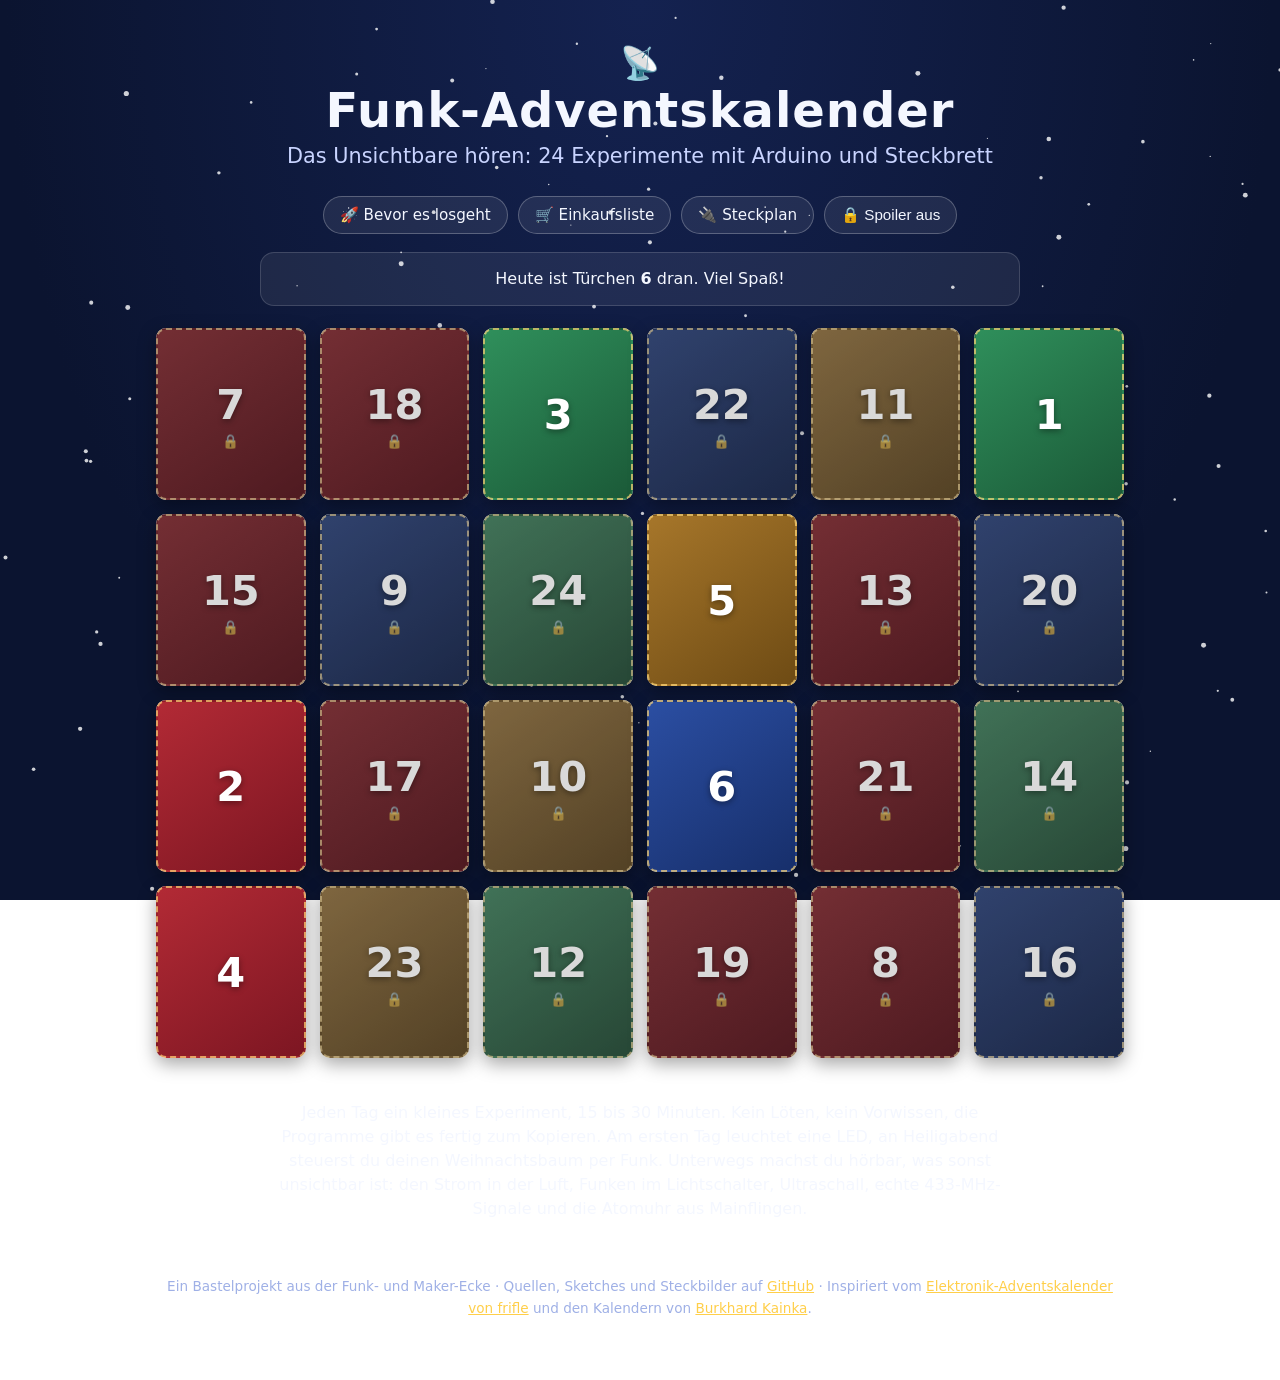
==== index.html @ 8a8eee4d "Kalender-Webseite mit Türchen, Steckbilder, Einkaufsseite, Werbetexte - index.html/tag.html: 24 Türc" ====
<!doctype html>
<html lang="de">
<head>
  <meta charset="utf-8">
  <meta name="viewport" content="width=device-width, initial-scale=1">
  <title>Funk-Adventskalender: Das Unsichtbare hören</title>
  <meta name="description" content="24 Experimente mit Arduino und Steckbrett: vom ersten LED-Blinken bis zur eigenen 433-MHz-Funkfernbedienung. Ohne Löten, ohne Vorwissen.">
  <meta property="og:title" content="Funk-Adventskalender: Das Unsichtbare hören">
  <meta property="og:description" content="24 Türchen, 24 Experimente: Strom in der Luft, Funken, Ultraschall, 433 MHz und die Atomuhr. Mit Arduino, ohne Löten.">
  <link rel="icon" href="data:image/svg+xml,<svg xmlns='http://www.w3.org/2000/svg' viewBox='0 0 100 100'><text y='.9em' font-size='90'>📡</text></svg>">
  <link rel="stylesheet" href="assets/style.css">
</head>
<body>
  <canvas id="schnee" aria-hidden="true"></canvas>
  <div class="huelle">
    <header class="kopf">
      <span class="wellen" aria-hidden="true">📡</span>
      <h1>Funk-Adventskalender</h1>
      <div class="unter">Das Unsichtbare hören: 24 Experimente mit Arduino und Steckbrett</div>
    </header>

    <nav class="leiste">
      <a class="knopf" href="tag.html?s=vorbereitung">🚀 Bevor es losgeht</a>
      <a class="knopf" href="tag.html?s=einkauf">🛒 Einkaufsliste</a>
      <a class="knopf" href="tag.html?s=steckplan">🔌 Steckplan</a>
      <button class="knopf" id="spoiler" type="button">🔒 Spoiler aus</button>
    </nav>

    <p class="hinweis" id="stand"></p>

    <main class="raster" id="raster" aria-label="Die 24 Türchen"></main>

    <p class="hinweis" style="margin-top:28px">
      Jeden Tag ein kleines Experiment, 15 bis 30 Minuten. Kein Löten, kein Vorwissen, die Programme gibt es fertig
      zum Kopieren. Am ersten Tag leuchtet eine LED, an Heiligabend steuerst du deinen Weihnachtsbaum per Funk.
      Unterwegs machst du hörbar, was sonst unsichtbar ist: den Strom in der Luft, Funken im Lichtschalter,
      Ultraschall, echte 433-MHz-Signale und die Atomuhr aus Mainflingen.
    </p>

    <footer>
      Ein Bastelprojekt aus der Funk- und Maker-Ecke · Quellen, Sketches und Steckbilder auf
      <a href="https://github.com/craebby/funk-adventskalender">GitHub</a> · Inspiriert vom
      <a href="https://frifle.github.io/adventskalender/">Elektronik-Adventskalender von frifle</a> und den
      Kalendern von <a href="https://www.elektronik-labor.de/Lernpakete/Lernpakete.html#advent">Burkhard Kainka</a>.
    </footer>
  </div>
  <div id="meldung" role="status" aria-live="polite"></div>
  <script src="assets/app.js"></script>
</body>
</html>
---- assets/style.css ----
:root {
  --nacht: #0b1430;
  --nacht2: #142250;
  --schnee: #f4f7ff;
  --gold: #ffcf4a;
  --rot: #c8323c;
  --gruen: #2f8f5b;
  --text: #1d2433;
  --papier: #fffdf8;
  --rand: #e3ddd0;
}

* { box-sizing: border-box; }

body {
  margin: 0;
  font-family: "Segoe UI", system-ui, -apple-system, Roboto, sans-serif;
  color: var(--schnee);
  background: radial-gradient(ellipse at top, var(--nacht2), var(--nacht) 70%) fixed;
  min-height: 100vh;
}

a { color: var(--gold); }

#schnee { position: fixed; inset: 0; pointer-events: none; z-index: 0; }

.huelle { position: relative; z-index: 1; max-width: 1000px; margin: 0 auto; padding: 24px 16px 60px; }

header.kopf { text-align: center; padding: 20px 0 10px; }
header.kopf h1 { font-size: clamp(1.8rem, 5vw, 3rem); margin: 0; letter-spacing: 0.02em; }
header.kopf .unter { font-size: clamp(1rem, 2.6vw, 1.3rem); color: #c9d4ff; margin-top: 6px; }
.wellen { font-size: 2rem; display: inline-block; animation: funk 2.4s ease-in-out infinite; }
@keyframes funk { 0%, 100% { opacity: 0.4; transform: scale(0.95); } 50% { opacity: 1; transform: scale(1.08); } }

.leiste { display: flex; flex-wrap: wrap; gap: 10px; justify-content: center; margin: 18px 0; }
.knopf {
  display: inline-block; padding: 9px 16px; border-radius: 999px; text-decoration: none;
  background: rgba(255, 255, 255, 0.08); border: 1px solid rgba(255, 255, 255, 0.25);
  color: var(--schnee); font-size: 0.95rem; cursor: pointer;
}
.knopf:hover { background: rgba(255, 255, 255, 0.18); }
.knopf.an { background: var(--gold); color: #222; border-color: var(--gold); }

.hinweis {
  background: rgba(255, 255, 255, 0.07); border: 1px solid rgba(255, 255, 255, 0.15); border-radius: 14px;
  padding: 14px 18px; margin: 10px auto 22px; max-width: 760px; text-align: center; line-height: 1.5;
}

.raster { display: grid; grid-template-columns: repeat(6, 1fr); gap: 14px; perspective: 1200px; }
@media (max-width: 760px) { .raster { grid-template-columns: repeat(4, 1fr); gap: 10px; } }
@media (max-width: 440px) { .raster { grid-template-columns: repeat(3, 1fr); } }

.tuer {
  position: relative; aspect-ratio: 1 / 1.15; border-radius: 10px; cursor: pointer; border: none; padding: 0;
  background: transparent; transform-style: preserve-3d; font: inherit; color: inherit;
}
.tuer .innen, .tuer .vorne {
  position: absolute; inset: 0; border-radius: 10px; display: flex; flex-direction: column;
  align-items: center; justify-content: center; text-align: center; padding: 8px;
}
.tuer .innen { background: var(--papier); color: var(--text); font-size: 0.8rem; line-height: 1.25; }
.tuer .innen strong { font-size: 1.4rem; color: var(--rot); }
.tuer .vorne {
  backface-visibility: hidden; transform-origin: left center; transition: transform 0.7s ease;
  background: linear-gradient(145deg, #b22a35, #7d1622); border: 2px dashed rgba(255, 215, 120, 0.7);
  box-shadow: 0 6px 18px rgba(0, 0, 0, 0.35);
}
.tuer:nth-child(3n) .vorne { background: linear-gradient(145deg, #2f8f5b, #1b5a38); }
.tuer:nth-child(4n) .vorne { background: linear-gradient(145deg, #2b4ea2, #172f6b); }
.tuer:nth-child(5n) .vorne { background: linear-gradient(145deg, #a6762a, #6e4b14); }
.tuer .zahl { font-size: clamp(1.6rem, 5vw, 2.6rem); font-weight: 800; color: #fff; text-shadow: 0 2px 6px rgba(0,0,0,.4); }
.tuer .schloss { font-size: 0.85rem; opacity: 0.85; margin-top: 4px; }
.tuer.offen .vorne { transform: rotateY(-105deg); }
.tuer.zu { cursor: not-allowed; }
.tuer.zu .vorne { filter: saturate(0.6) brightness(0.85); }
.tuer:focus-visible { outline: 3px solid var(--gold); outline-offset: 3px; }
.tuer.wackeln { animation: wackeln 0.4s; }
@keyframes wackeln { 25% { transform: rotate(-3deg); } 75% { transform: rotate(3deg); } }

#meldung {
  position: fixed; left: 50%; bottom: 24px; transform: translateX(-50%); background: #fff; color: #222;
  padding: 10px 18px; border-radius: 999px; box-shadow: 0 6px 24px rgba(0,0,0,.4); opacity: 0;
  transition: opacity .3s; z-index: 10; pointer-events: none; max-width: 90vw; text-align: center;
}
#meldung.zeigen { opacity: 1; }

footer { text-align: center; color: #9fb0e6; font-size: 0.85rem; margin-top: 40px; line-height: 1.6; }

/* Tagesseite */
.blatt {
  background: var(--papier); color: var(--text); border-radius: 16px; padding: 28px clamp(16px, 4vw, 40px);
  box-shadow: 0 10px 40px rgba(0, 0, 0, 0.35); line-height: 1.6;
}
.blatt h1 { color: var(--rot); margin-top: 0; font-size: clamp(1.5rem, 4vw, 2.2rem); }
.blatt h2 { border-bottom: 2px solid var(--rand); padding-bottom: 4px; margin-top: 1.6em; }
.blatt a { color: #1b5fb5; }
.blatt table { border-collapse: collapse; width: 100%; font-size: 0.92rem; display: block; overflow-x: auto; }
.blatt th, .blatt td { border: 1px solid var(--rand); padding: 6px 8px; text-align: left; vertical-align: top; }
.blatt th { background: #f4efe4; }
.blatt code { background: #f1ede4; padding: 1px 5px; border-radius: 4px; font-size: 0.9em; }
.blatt pre code { background: none; padding: 0; }
.blatt img { max-width: 100%; }
.blatt blockquote { border-left: 4px solid var(--gold); margin: 1em 0; padding: 4px 14px; background: #fff7dd; }

.steckbild { margin: 0 0 20px; text-align: center; }
.steckbild img { width: 100%; border: 1px solid var(--rand); border-radius: 10px; background: #fafafa; cursor: zoom-in; }
.steckbild figcaption { font-size: 0.85rem; color: #666; margin-top: 4px; }

.code-kasten { margin: 22px 0; border: 1px solid var(--rand); border-radius: 12px; overflow: hidden; }
.code-kopf {
  display: flex; flex-wrap: wrap; gap: 8px; justify-content: space-between; align-items: center;
  background: #1d2433; color: #fff; padding: 8px 12px; font-family: ui-monospace, monospace; font-size: 0.9rem;
}
.code-kopf button, .code-kopf a {
  background: var(--gold); color: #222; border: none; border-radius: 6px; padding: 5px 10px; cursor: pointer;
  font-size: 0.85rem; text-decoration: none;
}
.code-kasten pre { margin: 0; max-height: 520px; overflow: auto; background: #0f1524; }
.code-kasten pre code { display: block; padding: 14px; font-size: 0.85rem; color: #e6e6e6; }

.navi { display: flex; justify-content: space-between; gap: 10px; flex-wrap: wrap; margin: 18px 0; }
.gesperrt { text-align: center; padding: 40px 10px; }
.gesperrt .gross { font-size: 3rem; }
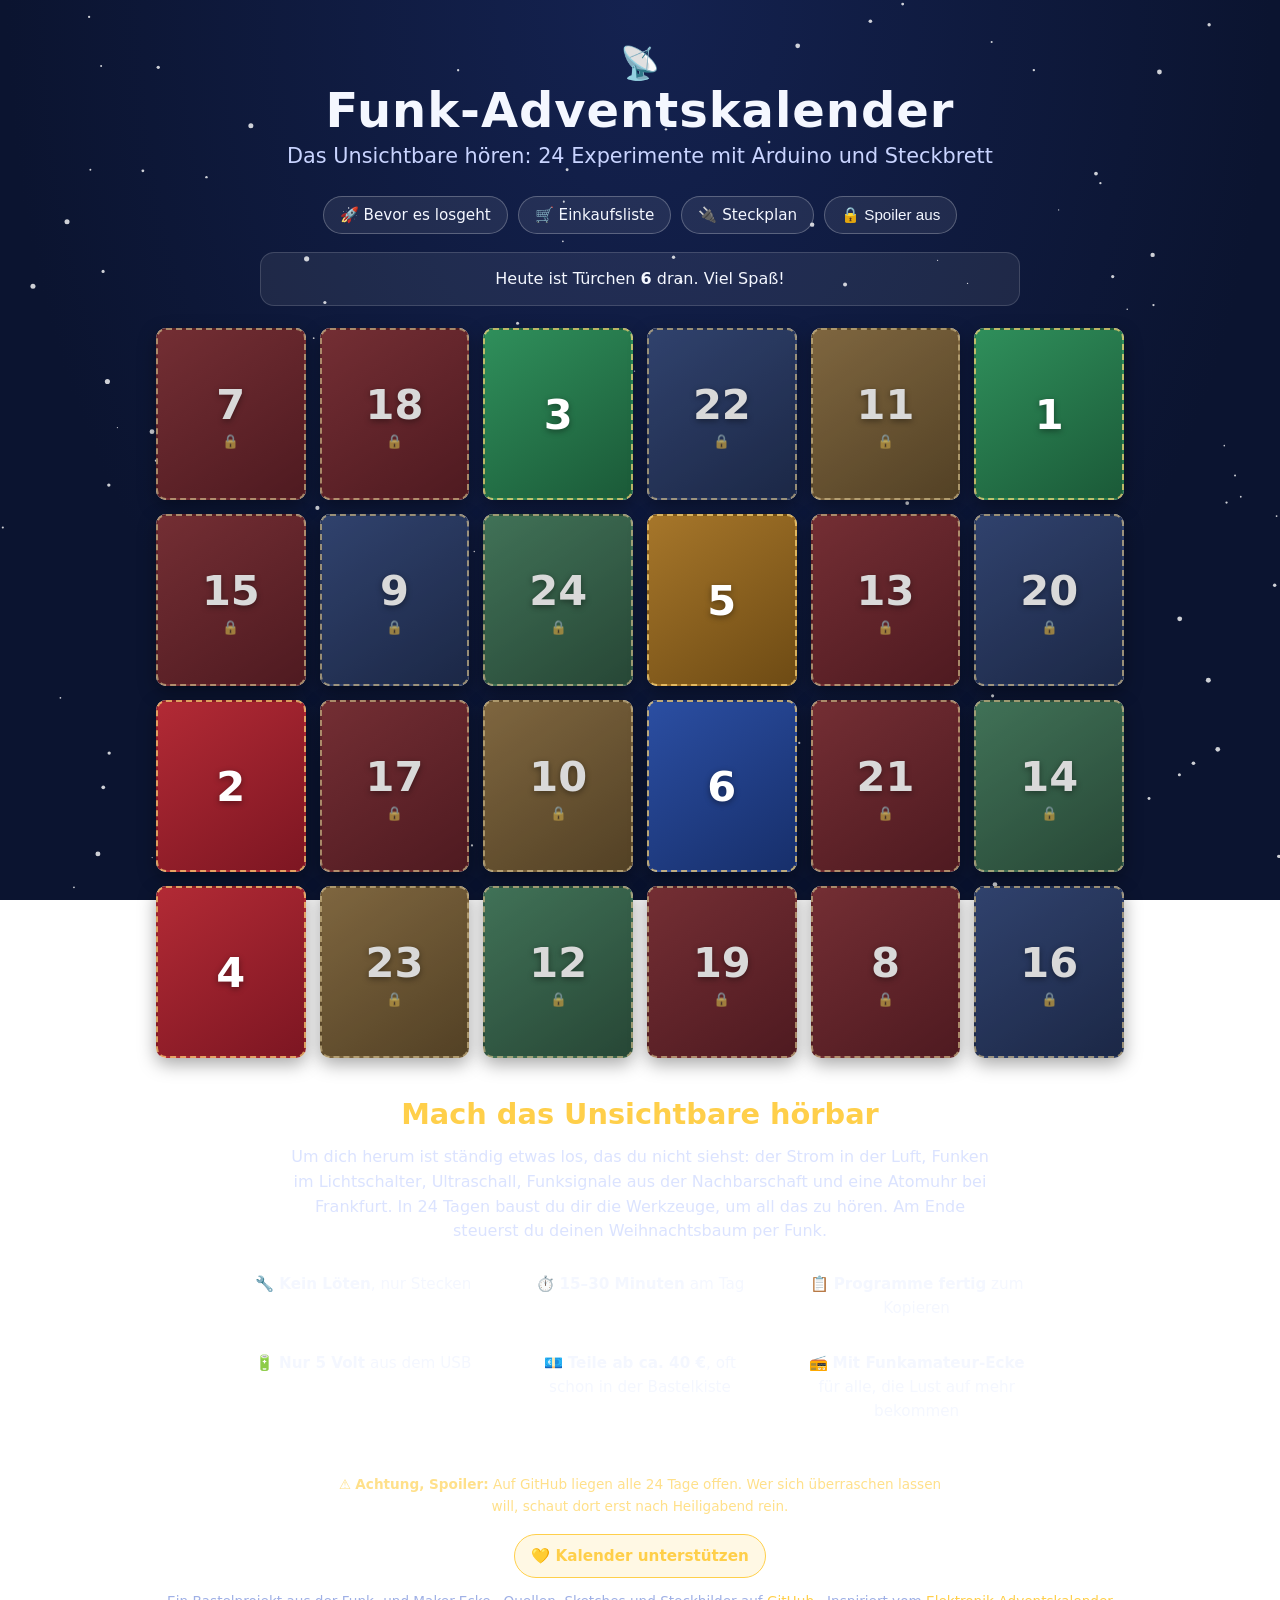
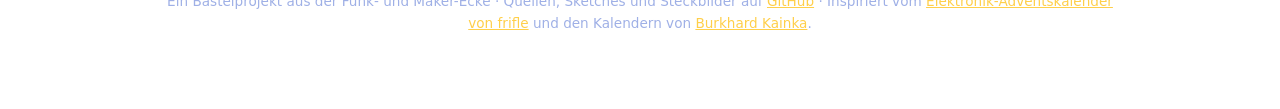
==== commit cdbf36d5: "Spoiler-Hinweis, Funkamateur-Ecken, 50ohm.de, Spenden-Knopf und neue Werbetexte Co-Authored-By: Clau" ====
--- a/index.html
+++ b/index.html
@@ -30,18 +30,35 @@
 
     <main class="raster" id="raster" aria-label="Die 24 Türchen"></main>
 
-    <p class="hinweis" style="margin-top:28px">
-      Jeden Tag ein kleines Experiment, 15 bis 30 Minuten. Kein Löten, kein Vorwissen, die Programme gibt es fertig
-      zum Kopieren. Am ersten Tag leuchtet eine LED, an Heiligabend steuerst du deinen Weihnachtsbaum per Funk.
-      Unterwegs machst du hörbar, was sonst unsichtbar ist: den Strom in der Luft, Funken im Lichtschalter,
-      Ultraschall, echte 433-MHz-Signale und die Atomuhr aus Mainflingen.
-    </p>
+    <section class="werbung">
+      <h2>Mach das Unsichtbare hörbar</h2>
+      <p>
+        Um dich herum ist ständig etwas los, das du nicht siehst: der Strom in der Luft, Funken im Lichtschalter,
+        Ultraschall, Funksignale aus der Nachbarschaft und eine Atomuhr bei Frankfurt. In 24 Tagen baust du dir
+        die Werkzeuge, um all das zu hören. Am Ende steuerst du deinen Weihnachtsbaum per Funk.
+      </p>
+      <ul class="punkte">
+        <li>🔧 <strong>Kein Löten</strong>, nur Stecken</li>
+        <li>⏱️ <strong>15–30 Minuten</strong> am Tag</li>
+        <li>📋 <strong>Programme fertig</strong> zum Kopieren</li>
+        <li>🔋 <strong>Nur 5 Volt</strong> aus dem USB</li>
+        <li>💶 <strong>Teile ab ca. 40 €</strong>, oft schon in der Bastelkiste</li>
+        <li>📻 <strong>Mit Funkamateur-Ecke</strong> für alle, die Lust auf mehr bekommen</li>
+      </ul>
+    </section>
 
     <footer>
-      Ein Bastelprojekt aus der Funk- und Maker-Ecke · Quellen, Sketches und Steckbilder auf
-      <a href="https://github.com/craebby/funk-adventskalender">GitHub</a> · Inspiriert vom
-      <a href="https://frifle.github.io/adventskalender/">Elektronik-Adventskalender von frifle</a> und den
-      Kalendern von <a href="https://www.elektronik-labor.de/Lernpakete/Lernpakete.html#advent">Burkhard Kainka</a>.
+      <p class="spoilerwarnung">
+        ⚠️ <strong>Achtung, Spoiler:</strong> Auf GitHub liegen alle 24 Tage offen. Wer sich überraschen lassen
+        will, schaut dort erst nach Heiligabend rein.
+      </p>
+      <a class="knopf spenden" href="https://github.com/sponsors/craebby">💛 Kalender unterstützen</a>
+      <p>
+        Ein Bastelprojekt aus der Funk- und Maker-Ecke · Quellen, Sketches und Steckbilder auf
+        <a href="https://github.com/craebby/funk-adventskalender">GitHub</a> · Inspiriert vom
+        <a href="https://frifle.github.io/adventskalender/">Elektronik-Adventskalender von frifle</a> und den
+        Kalendern von <a href="https://www.elektronik-labor.de/Lernpakete/Lernpakete.html#advent">Burkhard Kainka</a>.
+      </p>
     </footer>
   </div>
   <div id="meldung" role="status" aria-live="polite"></div>
--- a/assets/style.css
+++ b/assets/style.css
@@ -85,6 +85,15 @@
 #meldung.zeigen { opacity: 1; }
 
 footer { text-align: center; color: #9fb0e6; font-size: 0.85rem; margin-top: 40px; line-height: 1.6; }
+footer .spoilerwarnung { color: #ffe08a; margin: 0 auto 16px; max-width: 620px; }
+.knopf.spenden { background: rgba(255, 207, 74, 0.15); border-color: var(--gold); color: var(--gold); font-weight: 600; }
+.knopf.spenden:hover { background: var(--gold); color: #222; }
+
+.werbung { max-width: 820px; margin: 34px auto 0; text-align: center; line-height: 1.55; }
+.werbung h2 { font-size: clamp(1.3rem, 3.6vw, 1.8rem); color: var(--gold); margin: 0 0 8px; }
+.werbung p { color: #dbe3ff; margin: 0 auto 18px; max-width: 700px; }
+.punkte { list-style: none; padding: 0; margin: 0; display: grid; grid-template-columns: repeat(auto-fit, minmax(220px, 1fr)); gap: 10px; }
+.punkte li { background: rgba(255, 255, 255, 0.07); border: 1px solid rgba(255, 255, 255, 0.15); border-radius: 12px; padding: 10px 12px; font-size: 0.95rem; }
 
 /* Tagesseite */
 .blatt {
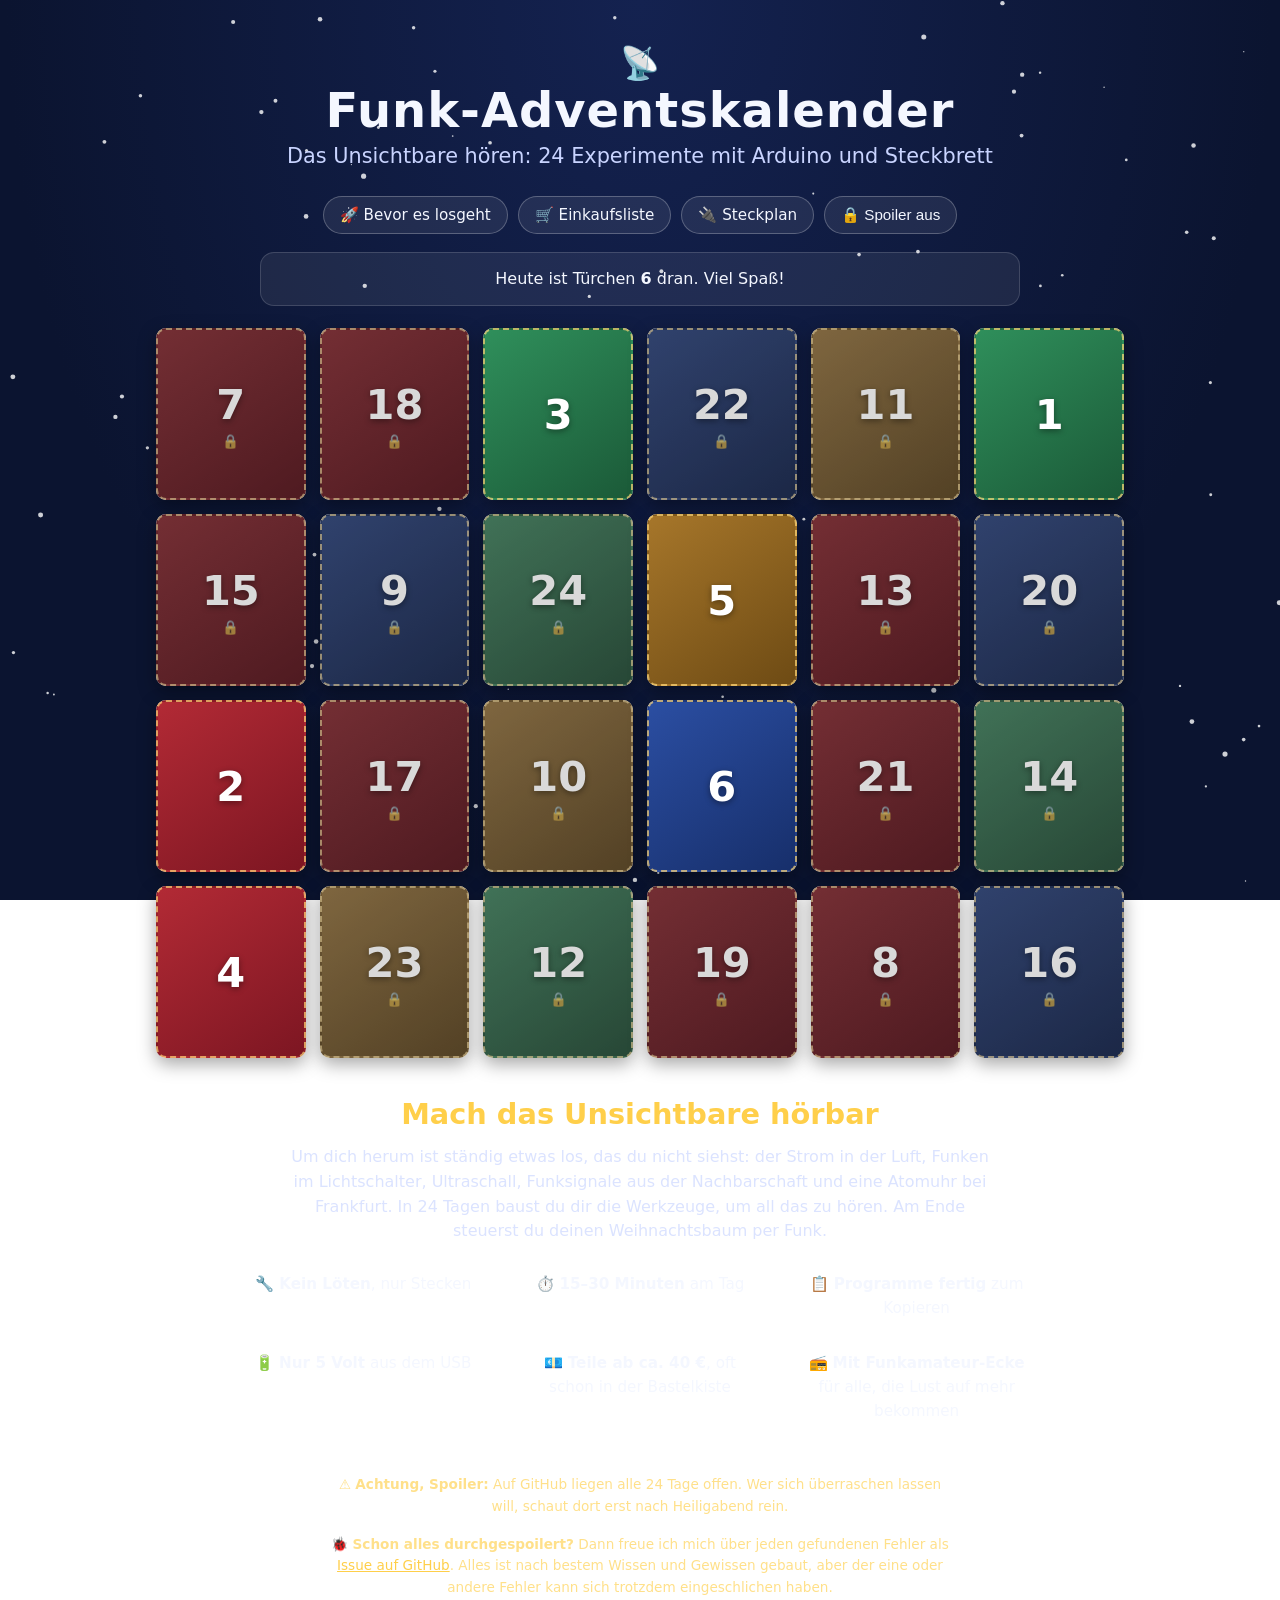
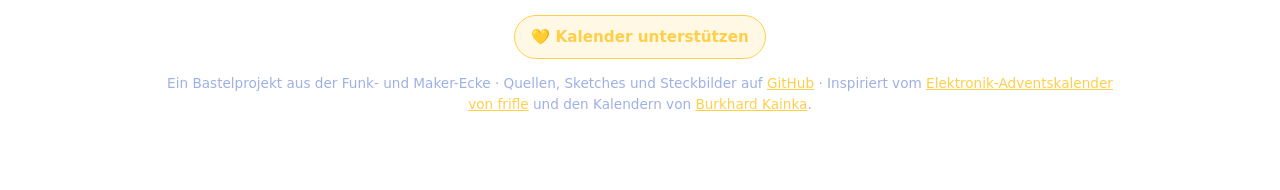
==== commit a363a56b: "Aufruf zum Fehlermelden Co-Authored-By: Claude Opus 5.5 <noreply@anthropic.com>" ====
--- a/index.html
+++ b/index.html
@@ -52,6 +52,11 @@
         ⚠️ <strong>Achtung, Spoiler:</strong> Auf GitHub liegen alle 24 Tage offen. Wer sich überraschen lassen
         will, schaut dort erst nach Heiligabend rein.
       </p>
+      <p class="spoilerwarnung">
+        🐞 <strong>Schon alles durchgespoilert?</strong> Dann freue ich mich über jeden gefundenen Fehler als
+        <a href="https://github.com/craebby/funk-adventskalender/issues">Issue auf GitHub</a>. Alles ist nach bestem Wissen und Gewissen gebaut, aber der eine
+        oder andere Fehler kann sich trotzdem eingeschlichen haben.
+      </p>
       <a class="knopf spenden" href="https://github.com/sponsors/craebby">💛 Kalender unterstützen</a>
       <p>
         Ein Bastelprojekt aus der Funk- und Maker-Ecke · Quellen, Sketches und Steckbilder auf
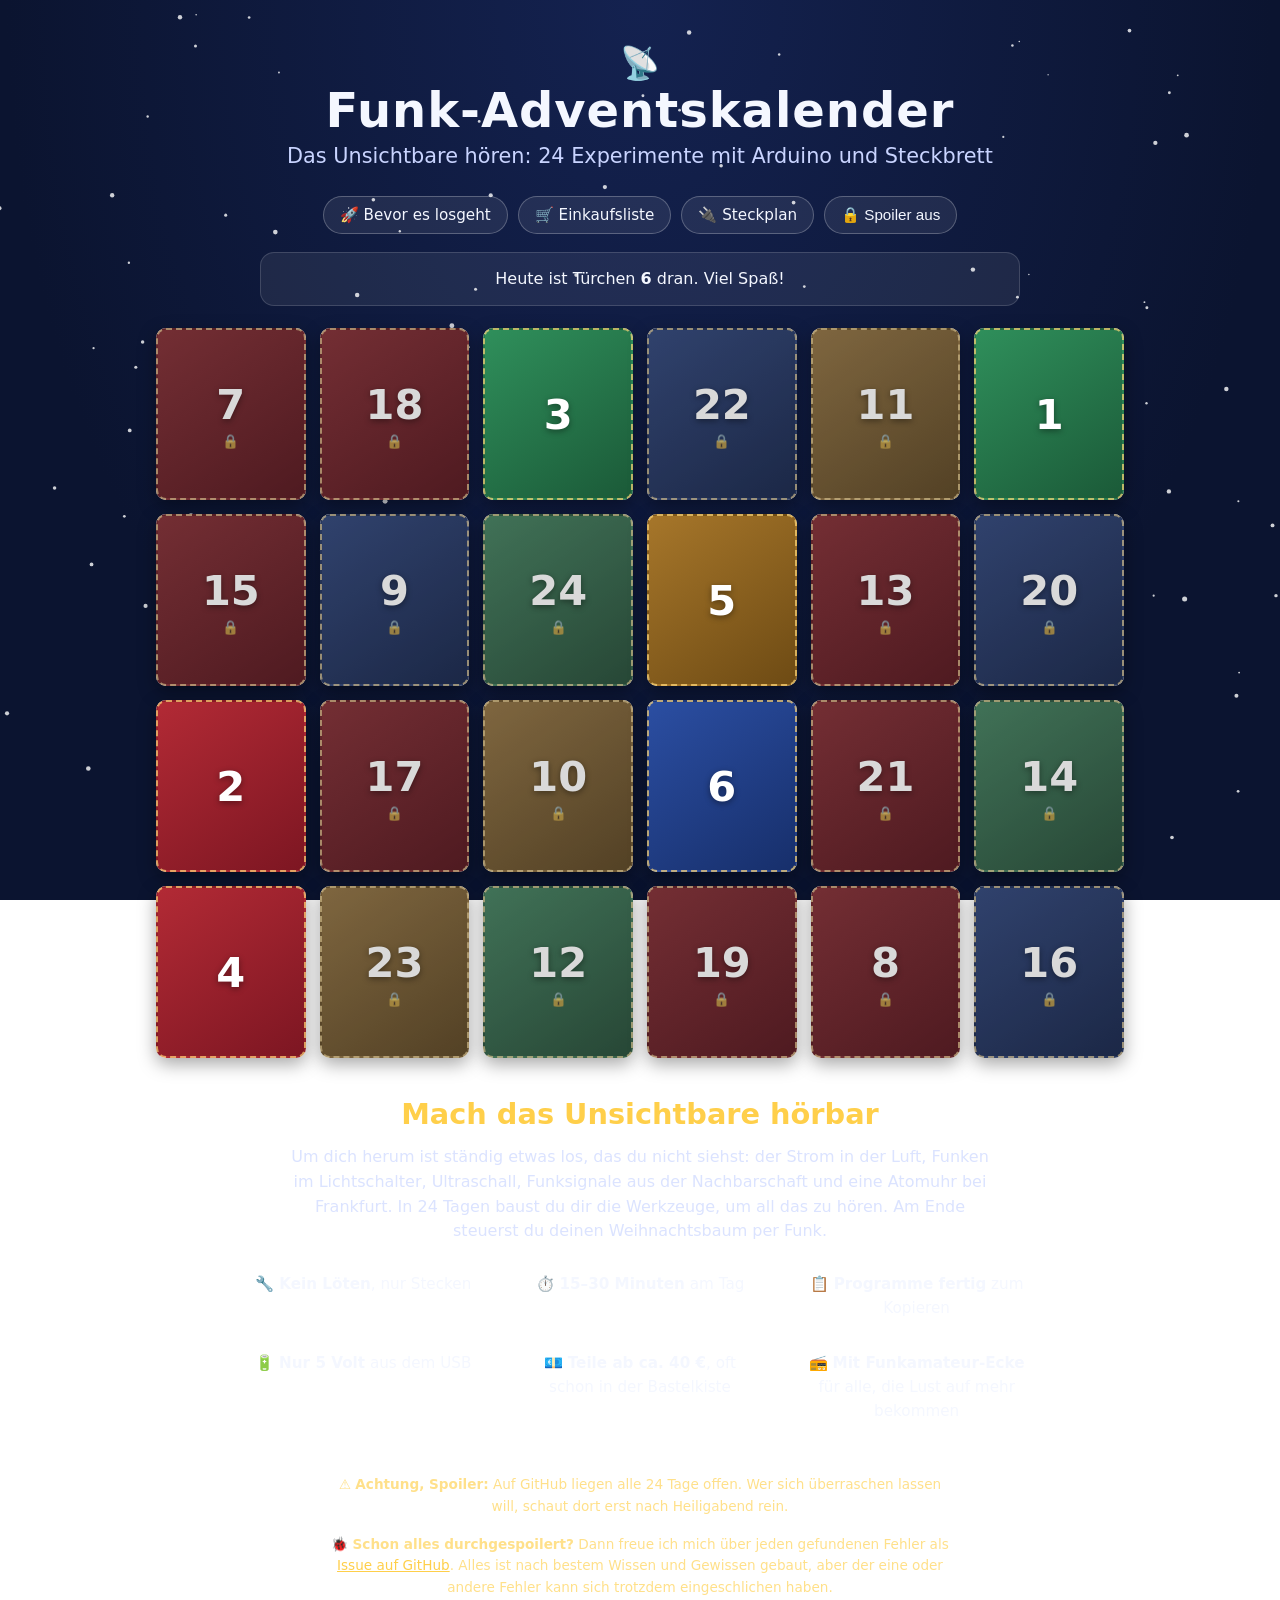
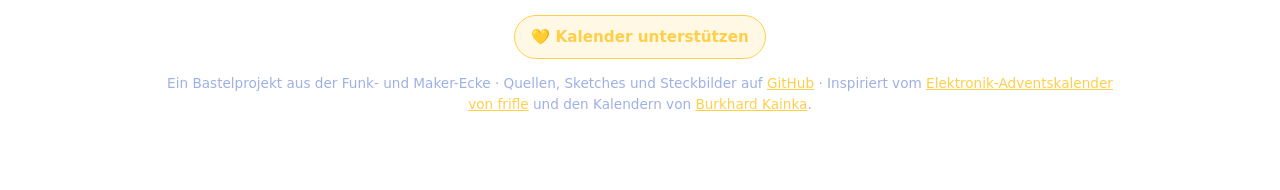
==== commit 0e4a10ab: "Praxistest Tag 1-11: Korrekturen, Farbringe, Taster-Erklaerung, Plotter-Bilder, Brumm-Melder, neue T" ====
--- a/index.html
+++ b/index.html
@@ -8,7 +8,7 @@
   <meta property="og:title" content="Funk-Adventskalender: Das Unsichtbare hören">
   <meta property="og:description" content="24 Türchen, 24 Experimente: Strom in der Luft, Funken, Ultraschall, 433 MHz und die Atomuhr. Mit Arduino, ohne Löten.">
   <link rel="icon" href="data:image/svg+xml,<svg xmlns='http://www.w3.org/2000/svg' viewBox='0 0 100 100'><text y='.9em' font-size='90'>📡</text></svg>">
-  <link rel="stylesheet" href="assets/style.css">
+  <link rel="stylesheet" href="assets/style.css?v=2">
 </head>
 <body>
   <canvas id="schnee" aria-hidden="true"></canvas>
@@ -67,6 +67,6 @@
     </footer>
   </div>
   <div id="meldung" role="status" aria-live="polite"></div>
-  <script src="assets/app.js"></script>
+  <script src="assets/app.js?v=2"></script>
 </body>
 </html>
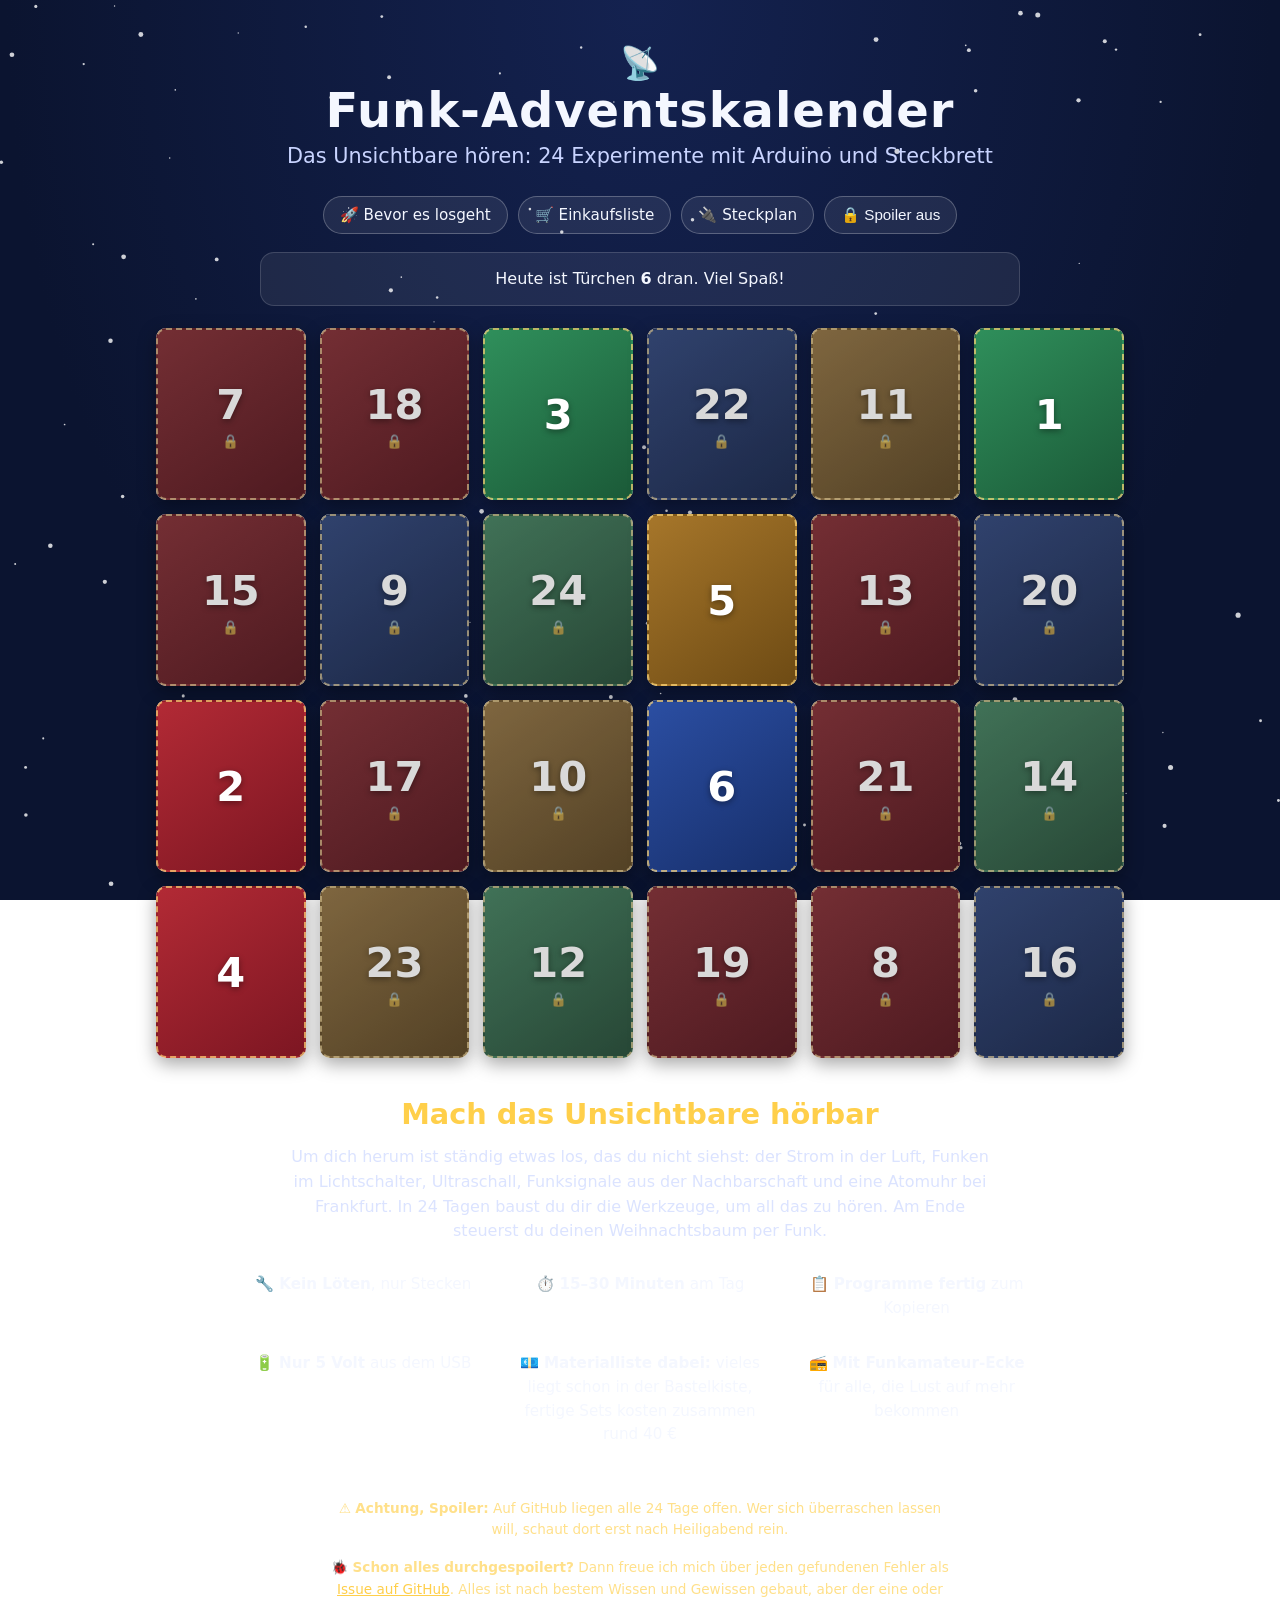
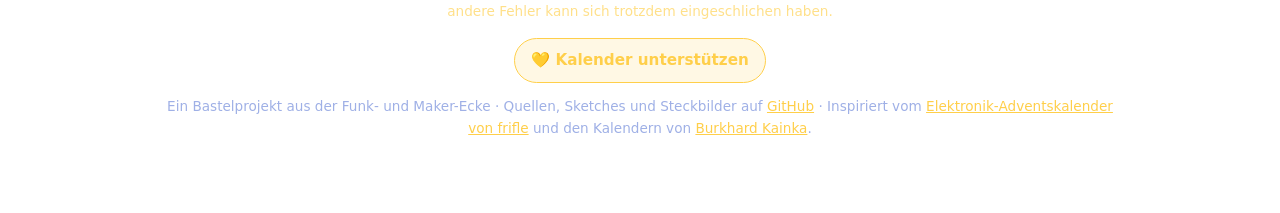
==== commit 486ee6f0: "Kosten freundlicher formuliert: Materialliste dabei, Sets nur als Vorschlag Co-Authored-By: Claude O" ====
--- a/index.html
+++ b/index.html
@@ -42,7 +42,7 @@
         <li>⏱️ <strong>15–30 Minuten</strong> am Tag</li>
         <li>📋 <strong>Programme fertig</strong> zum Kopieren</li>
         <li>🔋 <strong>Nur 5 Volt</strong> aus dem USB</li>
-        <li>💶 <strong>Teile ab ca. 40 €</strong>, oft schon in der Bastelkiste</li>
+        <li>💶 <strong>Materialliste dabei:</strong> vieles liegt schon in der Bastelkiste, fertige Sets kosten zusammen rund 40 €</li>
         <li>📻 <strong>Mit Funkamateur-Ecke</strong> für alle, die Lust auf mehr bekommen</li>
       </ul>
     </section>
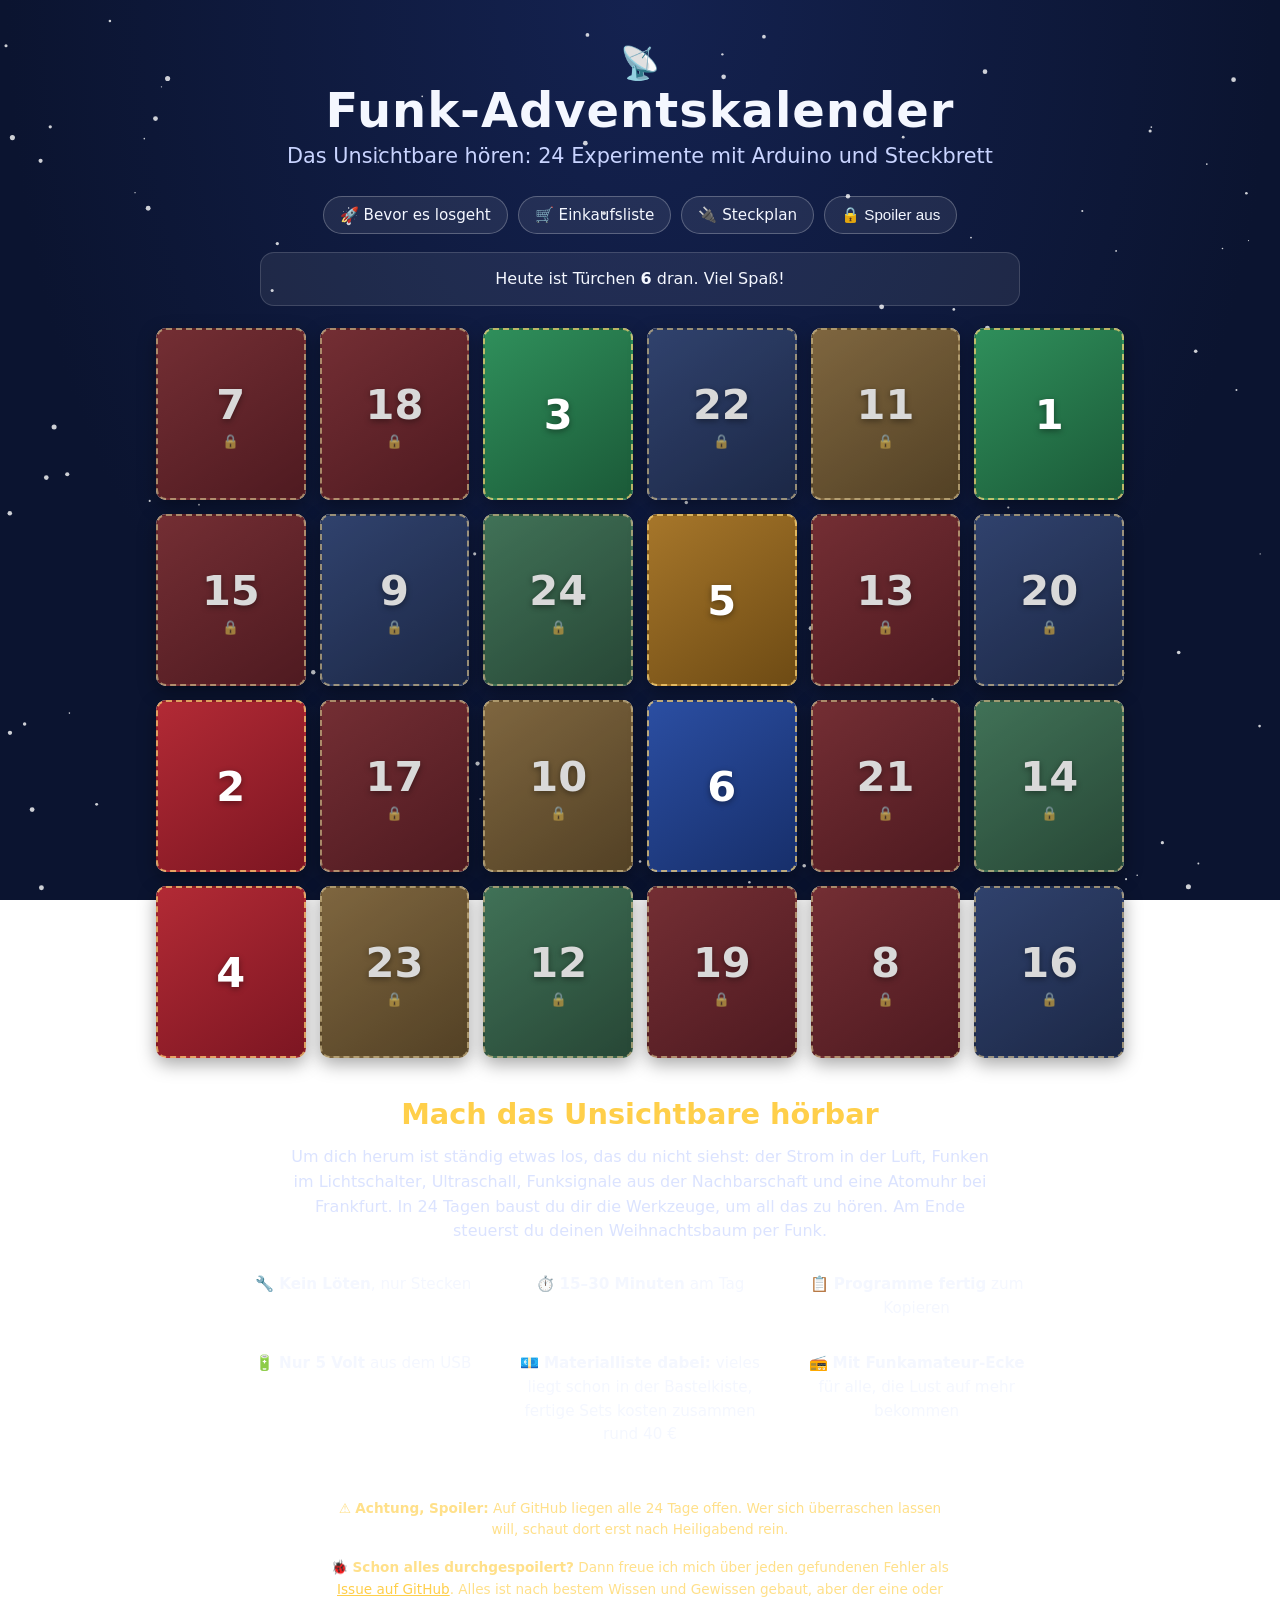
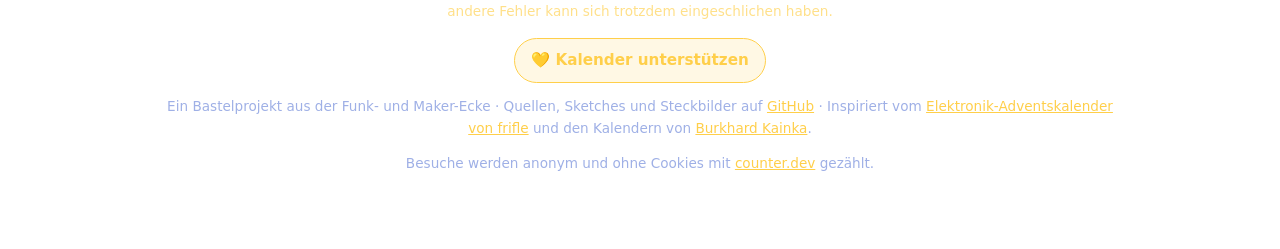
==== commit 305cd9a1: "Anonyme Besucherzaehlung (counter.dev), Uhr-Messwert Tag 22, Werbenotizen Co-Authored-By: Claude Opu" ====
--- a/index.html
+++ b/index.html
@@ -9,6 +9,7 @@
   <meta property="og:description" content="24 Türchen, 24 Experimente: Strom in der Luft, Funken, Ultraschall, 433 MHz und die Atomuhr. Mit Arduino, ohne Löten.">
   <link rel="icon" href="data:image/svg+xml,<svg xmlns='http://www.w3.org/2000/svg' viewBox='0 0 100 100'><text y='.9em' font-size='90'>📡</text></svg>">
   <link rel="stylesheet" href="assets/style.css?v=2">
+  <script src="https://cdn.counter.dev/script.js" data-id="5be55fad-8780-48cb-b64d-d1fde9fb5f8a" data-utcoffset="1"></script>
 </head>
 <body>
   <canvas id="schnee" aria-hidden="true"></canvas>
@@ -64,6 +65,7 @@
         <a href="https://frifle.github.io/adventskalender/">Elektronik-Adventskalender von frifle</a> und den
         Kalendern von <a href="https://www.elektronik-labor.de/Lernpakete/Lernpakete.html#advent">Burkhard Kainka</a>.
       </p>
+      <p>Besuche werden anonym und ohne Cookies mit <a href="https://counter.dev">counter.dev</a> gezählt.</p>
     </footer>
   </div>
   <div id="meldung" role="status" aria-live="polite"></div>
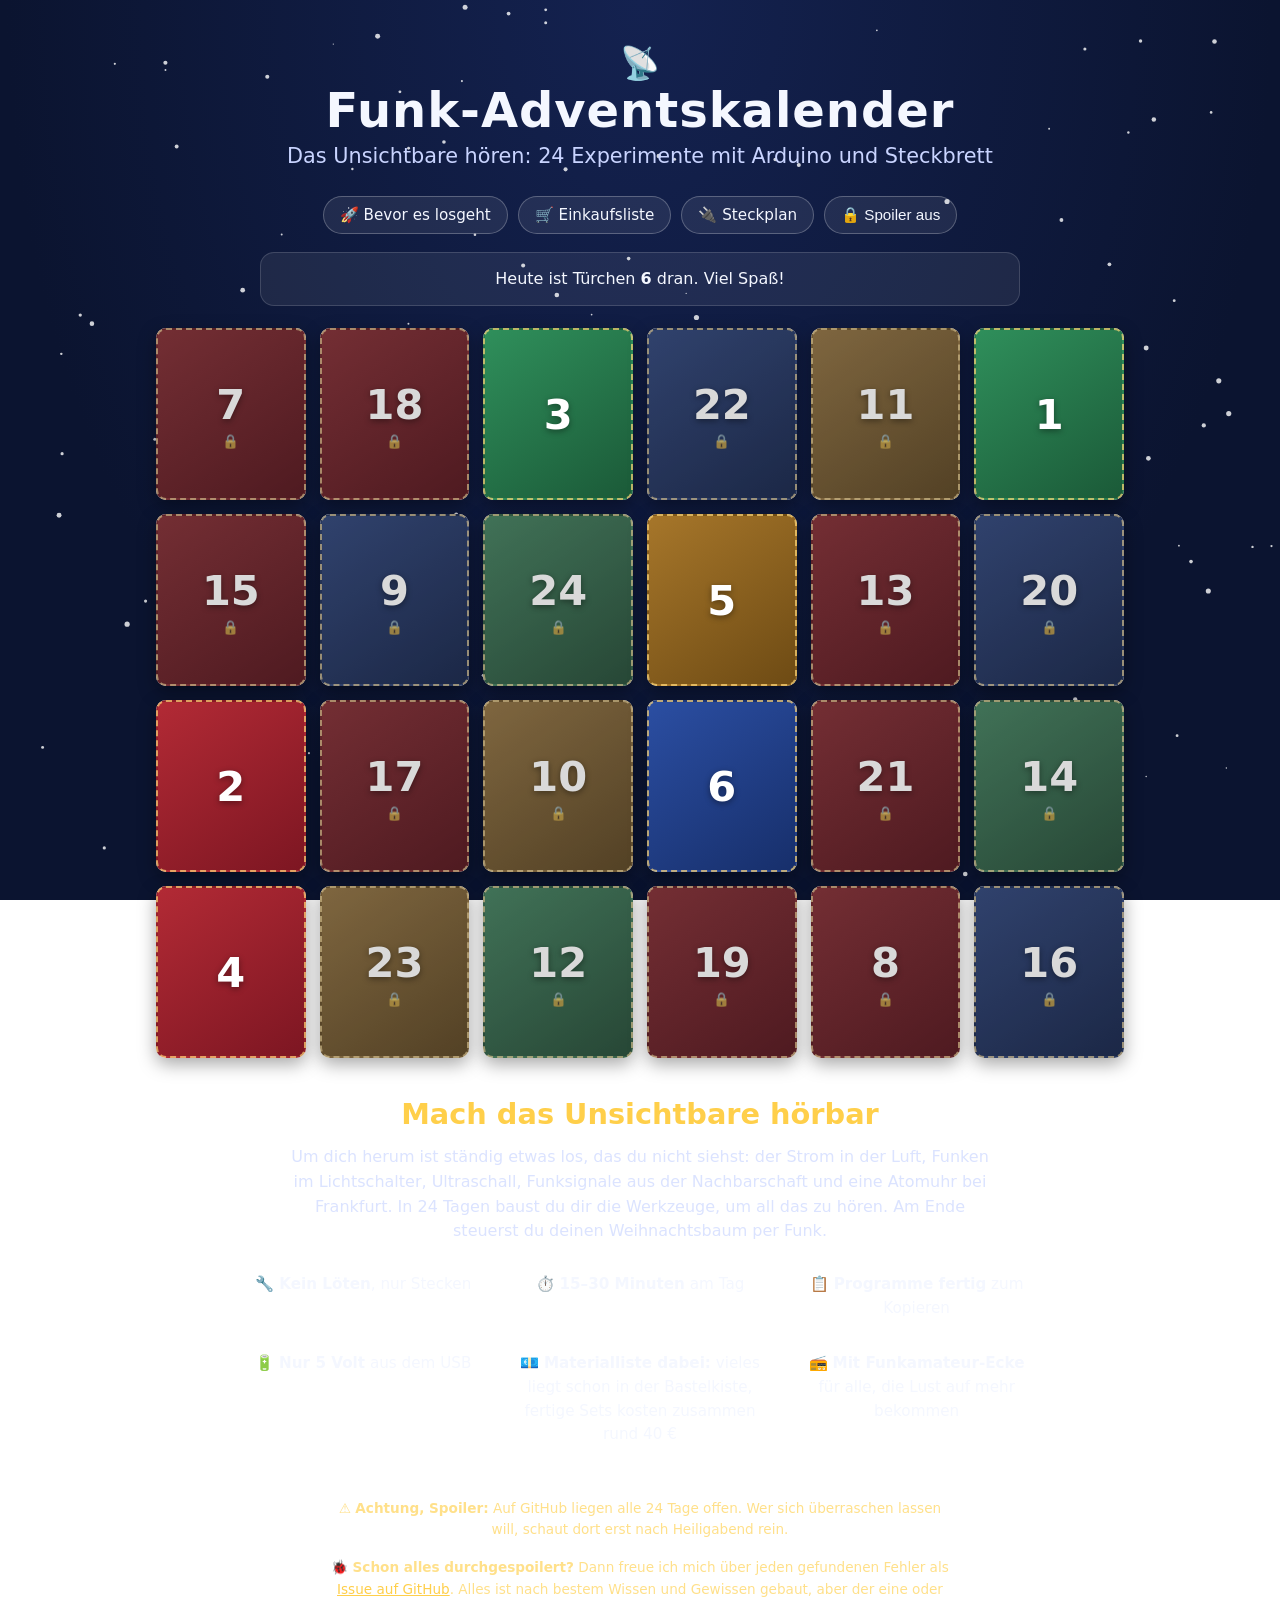
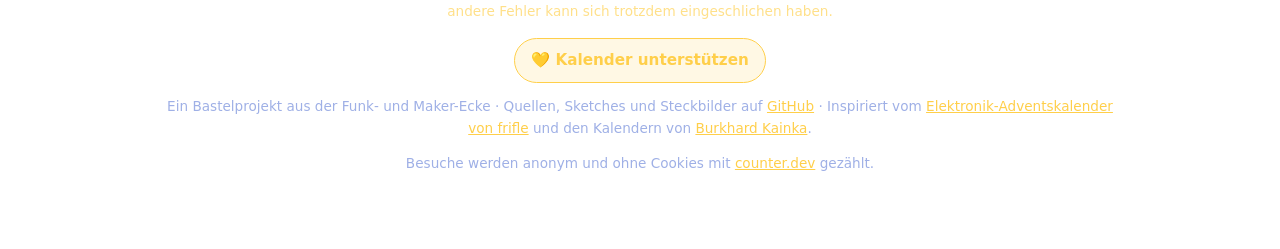
==== commit 5f299002: "DCF77-Modul getestet, robuster Decoder, Link-Vorschau und Werbetexte - Tag 23: Decoder legt mehrere " ====
--- a/index.html
+++ b/index.html
@@ -7,6 +7,14 @@
   <meta name="description" content="24 Experimente mit Arduino und Steckbrett: vom ersten LED-Blinken bis zur eigenen 433-MHz-Funkfernbedienung. Ohne Löten, ohne Vorwissen.">
   <meta property="og:title" content="Funk-Adventskalender: Das Unsichtbare hören">
   <meta property="og:description" content="24 Türchen, 24 Experimente: Strom in der Luft, Funken, Ultraschall, 433 MHz und die Atomuhr. Mit Arduino, ohne Löten.">
+  <meta property="og:type" content="website">
+  <meta property="og:url" content="https://craebby.github.io/funk-adventskalender/">
+  <meta property="og:image" content="https://craebby.github.io/funk-adventskalender/werbung/bilder/vorschau.jpg">
+  <meta property="og:image:width" content="1200">
+  <meta property="og:image:height" content="630">
+  <meta property="og:image:alt" content="Steckbrett mit Arduino Nano, LEDs, Ultraschall-Sensor und Kabeln auf einer Bastelmatte">
+  <meta property="og:locale" content="de_DE">
+  <meta name="twitter:card" content="summary_large_image">
   <link rel="icon" href="data:image/svg+xml,<svg xmlns='http://www.w3.org/2000/svg' viewBox='0 0 100 100'><text y='.9em' font-size='90'>📡</text></svg>">
   <link rel="stylesheet" href="assets/style.css?v=2">
   <script src="https://cdn.counter.dev/script.js" data-id="5be55fad-8780-48cb-b64d-d1fde9fb5f8a" data-utcoffset="1"></script>
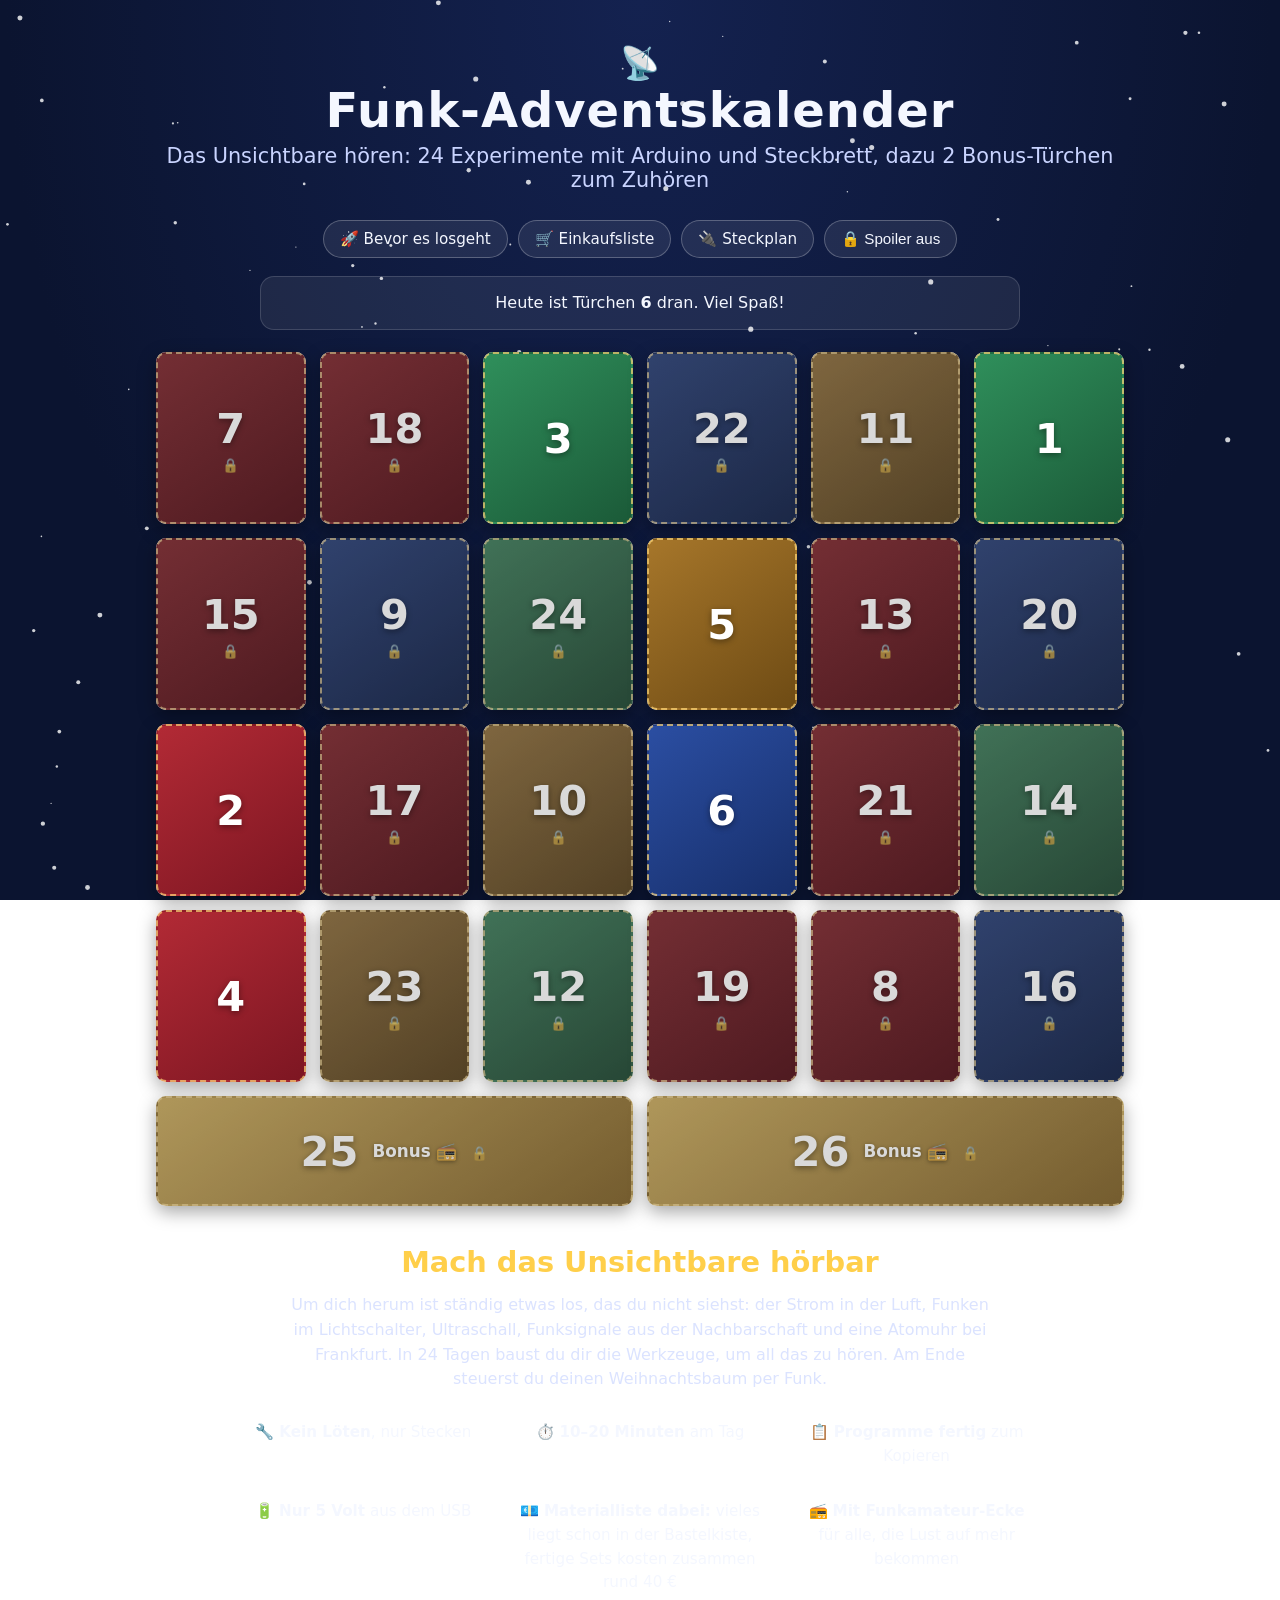
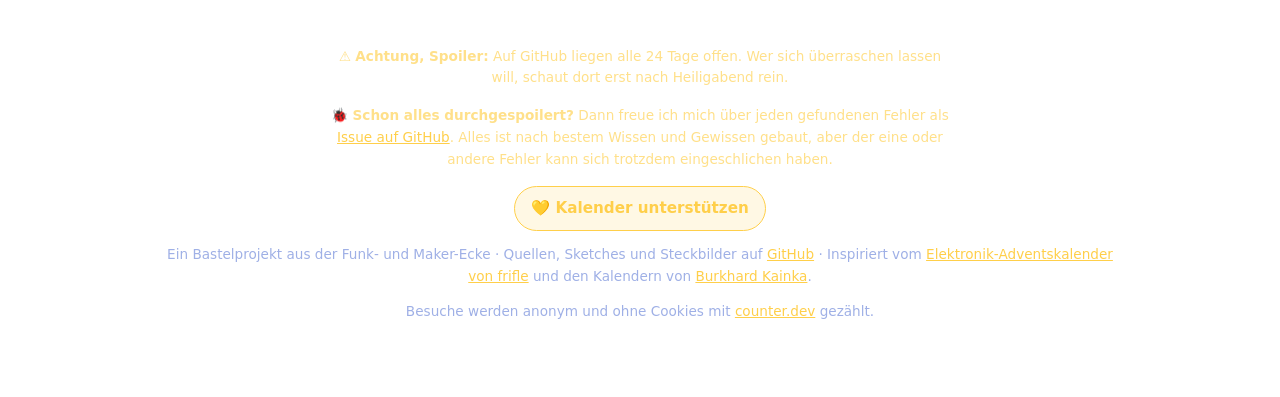
==== commit 7bb2c467: "Zwei Bonus-Tuerchen (25, 26) mit WebSDR, WebSDR-Bonus an Tag 15 und 21 - Tuerchen 25 "Radio aus alle" ====
--- a/index.html
+++ b/index.html
@@ -16,7 +16,7 @@
   <meta property="og:locale" content="de_DE">
   <meta name="twitter:card" content="summary_large_image">
   <link rel="icon" href="data:image/svg+xml,<svg xmlns='http://www.w3.org/2000/svg' viewBox='0 0 100 100'><text y='.9em' font-size='90'>📡</text></svg>">
-  <link rel="stylesheet" href="assets/style.css?v=2">
+  <link rel="stylesheet" href="assets/style.css?v=3">
   <script src="https://cdn.counter.dev/script.js" data-id="5be55fad-8780-48cb-b64d-d1fde9fb5f8a" data-utcoffset="1"></script>
 </head>
 <body>
@@ -25,7 +25,7 @@
     <header class="kopf">
       <span class="wellen" aria-hidden="true">📡</span>
       <h1>Funk-Adventskalender</h1>
-      <div class="unter">Das Unsichtbare hören: 24 Experimente mit Arduino und Steckbrett</div>
+      <div class="unter">Das Unsichtbare hören: 24 Experimente mit Arduino und Steckbrett, dazu 2 Bonus-Türchen zum Zuhören</div>
     </header>
 
     <nav class="leiste">
@@ -37,7 +37,7 @@
 
     <p class="hinweis" id="stand"></p>
 
-    <main class="raster" id="raster" aria-label="Die 24 Türchen"></main>
+    <main class="raster" id="raster" aria-label="Die 24 Türchen und 2 Bonus-Türchen"></main>
 
     <section class="werbung">
       <h2>Mach das Unsichtbare hörbar</h2>
@@ -48,7 +48,7 @@
       </p>
       <ul class="punkte">
         <li>🔧 <strong>Kein Löten</strong>, nur Stecken</li>
-        <li>⏱️ <strong>15–30 Minuten</strong> am Tag</li>
+        <li>⏱️ <strong>10–20 Minuten</strong> am Tag</li>
         <li>📋 <strong>Programme fertig</strong> zum Kopieren</li>
         <li>🔋 <strong>Nur 5 Volt</strong> aus dem USB</li>
         <li>💶 <strong>Materialliste dabei:</strong> vieles liegt schon in der Bastelkiste, fertige Sets kosten zusammen rund 40 €</li>
@@ -77,6 +77,6 @@
     </footer>
   </div>
   <div id="meldung" role="status" aria-live="polite"></div>
-  <script src="assets/app.js?v=2"></script>
+  <script src="assets/app.js?v=3"></script>
 </body>
 </html>
--- a/assets/style.css
+++ b/assets/style.css
@@ -75,6 +75,12 @@
 .tuer.zu .vorne { filter: saturate(0.6) brightness(0.85); }
 .tuer:focus-visible { outline: 3px solid var(--gold); outline-offset: 3px; }
 .tuer.wackeln { animation: wackeln 0.4s; }
+/* Bonus-Türchen 25 und 26: breit und golden, in eigener Reihe unter den 24 */
+.tuer.bonus { grid-column: span 3; aspect-ratio: auto; min-height: 110px; }
+@media (max-width: 760px) { .tuer.bonus { grid-column: span 2; } }
+@media (max-width: 440px) { .tuer.bonus { grid-column: span 3; } }
+.raster .tuer.bonus .vorne { background: linear-gradient(145deg, #e0b03a, #9a6b12); flex-direction: row; gap: 14px; }
+.tuer .bonus-text { color: #fff; font-weight: 700; font-size: 1.05rem; text-shadow: 0 1px 4px rgba(0,0,0,.4); }
 @keyframes wackeln { 25% { transform: rotate(-3deg); } 75% { transform: rotate(3deg); } }
 
 #meldung {
